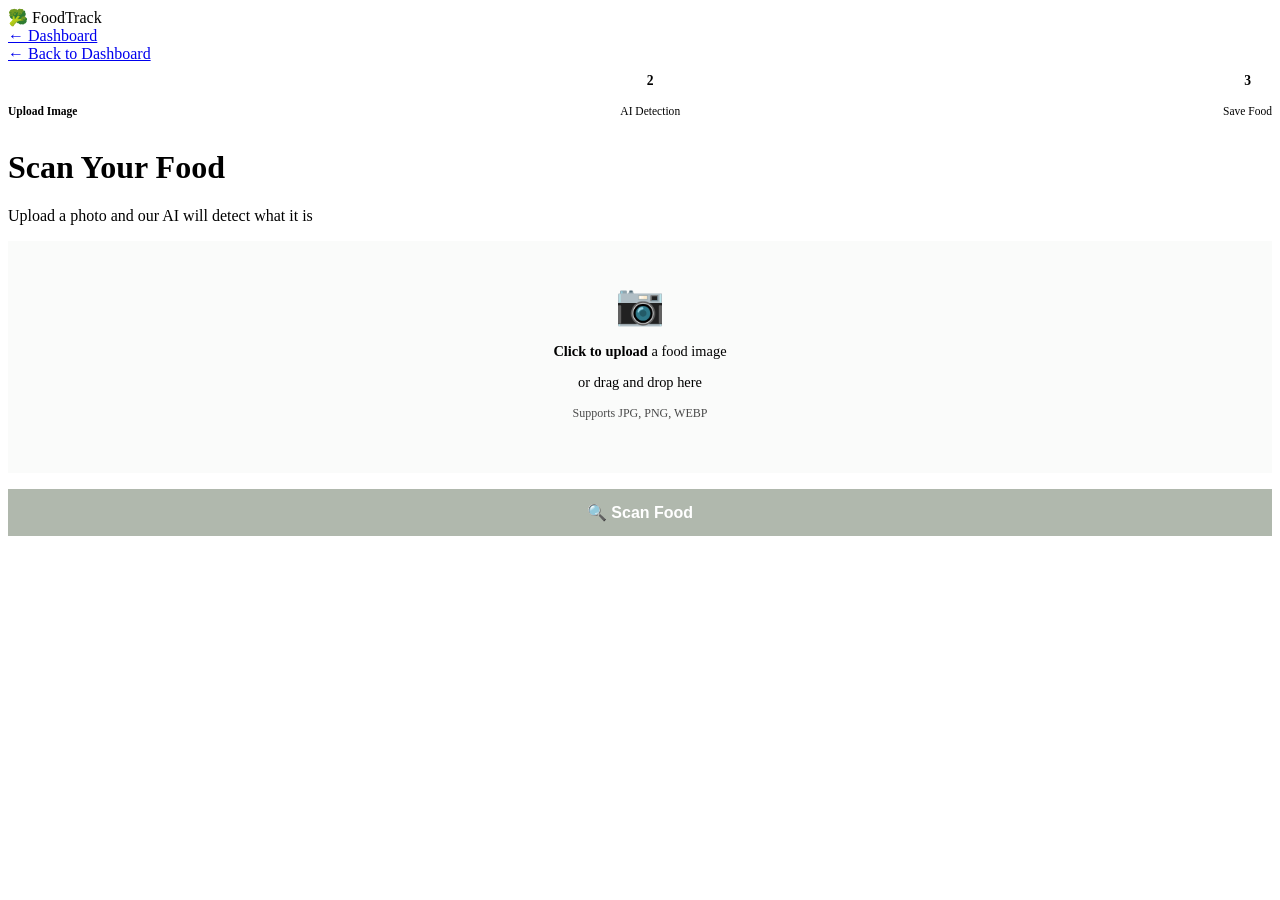
==== add_food.html @ 938e98a1 "Week 2: connected Flask API and Firebase" ====
<!DOCTYPE html>
<html lang="en">
<head>
  <meta charset="UTF-8" />
  <meta name="viewport" content="width=device-width, initial-scale=1.0"/>
  <title>FoodTrack – Add Food</title>
  <link rel="stylesheet" href="style.css" />
  <style>
    .steps-bar { display:flex; align-items:center; justify-content:center; gap:0; margin-bottom:2rem; }
    .step { display:flex; flex-direction:column; align-items:center; gap:6px; }
    .step-circle { width:36px; height:36px; border-radius:50%; border:2px solid var(--border); background:var(--card); color:var(--muted); font-weight:600; font-size:0.85rem; display:flex; align-items:center; justify-content:center; transition:all 0.3s; }
    .step.active .step-circle { background:var(--nav-bg); border-color:var(--nav-bg); color:#fff; }
    .step.done .step-circle   { background:var(--green);  border-color:var(--green);  color:#fff; }
    .step-label { font-size:0.72rem; color:var(--muted); white-space:nowrap; }
    .step.active .step-label { color:var(--nav-bg); font-weight:600; }
    .step.done .step-label   { color:var(--green); }
    .step-line { flex:1; height:2px; background:var(--border); margin:0 8px; margin-bottom:22px; transition:background 0.3s; min-width:40px; }
    .step-line.done { background:var(--green); }
    .upload-zone { border:2px dashed var(--border); border-radius:var(--radius); padding:2.5rem 1rem; text-align:center; cursor:pointer; transition:all 0.2s; background:#fafbfa; position:relative; }
    .upload-zone:hover, .upload-zone.dragover { border-color:var(--green); background:var(--green-light); }
    .upload-zone .icon { font-size:2.5rem; margin-bottom:10px; }
    .upload-zone p { color:var(--muted); font-size:0.9rem; }
    .upload-zone p strong { color:var(--green); }
    .upload-zone .file-types { font-size:0.75rem; color:var(--muted); margin-top:6px; opacity:0.7; }
    #file-input { display:none; }
    #preview-container { display:none; margin-top:14px; position:relative; }
    #preview-img { width:100%; max-height:220px; object-fit:cover; border-radius:8px; border:1px solid var(--border); }
    .preview-change { position:absolute; top:8px; right:8px; background:rgba(0,0,0,0.55); color:#fff; border:none; padding:5px 10px; border-radius:6px; font-size:0.75rem; cursor:pointer; }
    .btn-scan { width:100%; background:var(--nav-bg); color:#fff; border:none; padding:14px; border-radius:var(--radius); font-family:'DM Sans',sans-serif; font-size:1rem; font-weight:600; cursor:pointer; transition:background 0.2s; margin-top:1rem; display:flex; align-items:center; justify-content:center; gap:8px; }
    .btn-scan:hover    { background:#253d2a; }
    .btn-scan:disabled { background:#b0b8ad; cursor:not-allowed; }
    .scan-loader { width:18px; height:18px; border:2px solid rgba(255,255,255,0.3); border-top-color:#fff; border-radius:50%; animation:spin 0.7s linear infinite; display:none; }
    @keyframes spin { to{transform:rotate(360deg)} }
    #result-box { display:none; margin-top:1.2rem; border-radius:var(--radius); overflow:hidden; animation:fadeUp 0.4s ease; }
    @keyframes fadeUp { from{opacity:0;transform:translateY(10px)} to{opacity:1;transform:translateY(0)} }
    .result-header { background:var(--green); color:#fff; padding:10px 16px; font-size:0.82rem; font-weight:600; letter-spacing:0.05em; text-transform:uppercase; display:flex; align-items:center; gap:6px; }
    .result-body { background:var(--green-light); border:1px solid #a8dfc5; border-top:none; padding:1rem 1.2rem; }
    .result-food-name { font-family:'Syne',sans-serif; font-size:1.4rem; font-weight:700; color:#0e7a50; }
    .result-confidence { font-size:0.8rem; color:var(--green); margin-top:2px; }
    #manual-form { display:none; margin-top:1.2rem; animation:fadeUp 0.4s ease; }
    .form-group { margin-bottom:1rem; }
    .form-group label { display:block; font-size:0.82rem; font-weight:600; color:var(--muted); margin-bottom:6px; text-transform:uppercase; letter-spacing:0.04em; }
    .form-group input { width:100%; padding:10px 14px; border:1px solid var(--border); border-radius:8px; font-family:'DM Sans',sans-serif; font-size:0.9rem; color:var(--text); background:var(--card); outline:none; transition:border-color 0.2s; }
    .form-group input:focus { border-color:var(--green); }
    .btn-save { width:100%; background:var(--green); color:#fff; border:none; padding:14px; border-radius:var(--radius); font-family:'DM Sans',sans-serif; font-size:1rem; font-weight:600; cursor:pointer; transition:background 0.2s; margin-top:0.5rem; display:flex; align-items:center; justify-content:center; gap:8px; }
    .btn-save:hover    { background:#0e7a50; }
    .btn-save:disabled { background:#b0b8ad; cursor:not-allowed; }
    #toast { position:fixed; bottom:24px; right:24px; background:var(--nav-bg); color:#fff; padding:12px 20px; border-radius:10px; font-size:0.88rem; opacity:0; transform:translateY(10px); transition:all 0.3s ease; z-index:999; pointer-events:none; }
    #toast.show { opacity:1; transform:translateY(0); }
    .divider { text-align:center; color:var(--muted); font-size:0.8rem; margin:1rem 0; position:relative; }
    .divider::before, .divider::after { content:''; position:absolute; top:50%; width:42%; height:1px; background:var(--border); }
    .divider::before { left:0; }
    .divider::after  { right:0; }
    .save-loader { width:18px; height:18px; border:2px solid rgba(255,255,255,0.3); border-top-color:#fff; border-radius:50%; animation:spin 0.7s linear infinite; display:none; }
  </style>
</head>
<body>

  <nav>
    <div class="logo">🥦 Food<span>Track</span></div>
    <a href="index.html" class="nav-btn">← Dashboard</a>
  </nav>

  <div class="add-food-wrapper">
    <a href="index.html" class="back-link">← Back to Dashboard</a>

    <div class="steps-bar">
      <div class="step active" id="step1">
        <div class="step-circle">1</div>
        <div class="step-label">Upload Image</div>
      </div>
      <div class="step-line" id="line1"></div>
      <div class="step" id="step2">
        <div class="step-circle">2</div>
        <div class="step-label">AI Detection</div>
      </div>
      <div class="step-line" id="line2"></div>
      <div class="step" id="step3">
        <div class="step-circle">3</div>
        <div class="step-label">Save Food</div>
      </div>
    </div>

    <div class="page-header">
      <h1>Scan Your Food</h1>
      <p>Upload a photo and our AI will detect what it is</p>
    </div>

    <div class="form-card">
      <div class="upload-zone" id="upload-zone" onclick="document.getElementById('file-input').click()">
        <div class="icon">📷</div>
        <p><strong>Click to upload</strong> a food image</p>
        <p>or drag and drop here</p>
        <p class="file-types">Supports JPG, PNG, WEBP</p>
        <div id="preview-container">
          <img id="preview-img" src="" alt="Preview" />
          <button class="preview-change" onclick="event.stopPropagation(); document.getElementById('file-input').click()">Change</button>
        </div>
      </div>
      <input type="file" id="file-input" accept="image/*" />

      <button class="btn-scan" id="scan-btn" disabled onclick="scanFood()">
        <span id="scan-label">🔍 Scan Food</span>
        <div class="scan-loader" id="scan-loader"></div>
      </button>

      <div id="result-box">
        <div class="result-header">✅ Food Detected!</div>
        <div class="result-body">
          <div class="result-food-name" id="result-food-name">Apple</div>
          <div class="result-confidence" id="result-confidence">Confidence: 94%</div>
        </div>
      </div>

      <div class="divider" id="manual-divider" style="display:none">or edit manually</div>

      <div id="manual-form">
        <div class="form-group">
          <label>Food Name</label>
          <input type="text" id="input-food-name" placeholder="e.g. Apple" />
        </div>
        <div class="form-group">
          <label>Date Added</label>
          <input type="date" id="input-date-added" />
        </div>
        <div class="form-group">
          <label>Estimated Expiry Date</label>
          <input type="date" id="input-expiry-date" />
        </div>
        <button class="btn-save" id="save-btn" onclick="saveFood()">
          <span id="save-label">💾 Save to Dashboard</span>
          <div class="save-loader" id="save-loader"></div>
        </button>
      </div>
    </div>
  </div>

  <div id="toast"></div>

  <!-- ✅ FIREBASE SDK -->
  <script type="module">
    import { initializeApp }
      from "https://www.gstatic.com/firebasejs/10.11.0/firebase-app.js";
    import { getFirestore, collection, addDoc }
      from "https://www.gstatic.com/firebasejs/10.11.0/firebase-firestore.js";

    // ✅ FIREBASE CONFIG (T3)
    const firebaseConfig = {
      apiKey:            "AIzaSyCH3exGIRj84tezVtgKJ9U93ERa6ubgE-w",
      authDomain:        "intellichill.firebaseapp.com",
      projectId:         "intellichill",
      storageBucket:     "intellichill.firebasestorage.app",
      messagingSenderId: "388845708926",
      appId:             "1:388845708926:web:650f54cee14a5312cf1a2f"
    };

    const app = initializeApp(firebaseConfig);
    const db  = getFirestore(app);

    // ✅ EXACT FIELD NAMES FROM T3
    const COLLECTION = "food_id";

    // =============================================
    // UI ELEMENTS
    // =============================================
    const fileInput      = document.getElementById('file-input');
    const uploadZone     = document.getElementById('upload-zone');
    const previewCont    = document.getElementById('preview-container');
    const previewImg     = document.getElementById('preview-img');
    const scanBtn        = document.getElementById('scan-btn');
    const scanLabel      = document.getElementById('scan-label');
    const scanLoader     = document.getElementById('scan-loader');
    const resultBox      = document.getElementById('result-box');
    const resultFoodName = document.getElementById('result-food-name');
    const resultConf     = document.getElementById('result-confidence');
    const manualForm     = document.getElementById('manual-form');
    const manualDivider  = document.getElementById('manual-divider');
    const saveBtn        = document.getElementById('save-btn');
    const saveLabel      = document.getElementById('save-label');
    const saveLoader     = document.getElementById('save-loader');

    // Set today's date as default
    const today = new Date().toISOString().split('T')[0];
    document.getElementById('input-date-added').value = today;

    // =============================================
    // FILE UPLOAD
    // =============================================
    fileInput.addEventListener('change', function () {
      const file = this.files[0];
      if (!file) return;
      const reader = new FileReader();
      reader.onload = function (e) {
        previewImg.src = e.target.result;
        previewCont.style.display = 'block';
        scanBtn.disabled = false;
        resultBox.style.display = 'none';
        manualForm.style.display = 'none';
        manualDivider.style.display = 'none';
      };
      reader.readAsDataURL(file);
    });

    // Drag and drop
    uploadZone.addEventListener('dragover', e => { e.preventDefault(); uploadZone.classList.add('dragover'); });
    uploadZone.addEventListener('dragleave', () => uploadZone.classList.remove('dragover'));
    uploadZone.addEventListener('drop', e => {
      e.preventDefault();
      uploadZone.classList.remove('dragover');
      const file = e.dataTransfer.files[0];
      if (file && file.type.startsWith('image/')) {
        fileInput.files = e.dataTransfer.files;
        fileInput.dispatchEvent(new Event('change'));
      }
    });

    // =============================================
    // STEP PROGRESS
    // =============================================
    function setStep(n) {
      for (let i = 1; i <= 3; i++) {
        const step = document.getElementById('step' + i);
        step.classList.remove('active', 'done');
        if (i < n)  step.classList.add('done');
        if (i === n) step.classList.add('active');
      }
      for (let i = 1; i <= 2; i++) {
        document.getElementById('line' + i).classList.toggle('done', i < n);
      }
    }

    // =============================================
    // ✅ SCAN FOOD — Connected to T2 Flask API
    // =============================================
    window.scanFood = async function() {
      scanBtn.disabled = true;
      scanLabel.style.display = 'none';
      scanLoader.style.display = 'block';
      resultBox.style.display = 'none';
      manualForm.style.display = 'none';
      manualDivider.style.display = 'none';
      setStep(2);

      try {
        // ✅ Send image to T2's Flask API
        const formData = new FormData();
        formData.append('image', fileInput.files[0]);

        const res = await fetch('http://127.0.0.1:5000/detect', {
          method: 'POST',
          body: formData
        });

        if (!res.ok) throw new Error('Server error: ' + res.status);

        const data = await res.json();

        // ✅ T2 returns { "detected_food": "Apple" }
        const foodName = data.detected_food || 'Unknown';

        if (foodName === 'No object detected') {
          // No food found in image
          showToast('⚠️ No food detected. Try a clearer photo!');
          scanLabel.style.display = 'inline';
          scanLoader.style.display = 'none';
          scanBtn.disabled = false;
          setStep(1);
        } else {
          // Food detected successfully!
          scanLabel.style.display = 'inline';
          scanLoader.style.display = 'none';
          scanBtn.disabled = false;
          showResult(foodName, null);
          setStep(3);
        }

      } catch (err) {
        console.error('Flask API error:', err);
        showToast('⚠️ Could not connect to AI. Is Flask running?');
        scanLabel.style.display = 'inline';
        scanLoader.style.display = 'none';
        scanBtn.disabled = false;
        setStep(1);
      }
    };

    function showResult(foodName, confidence) {
      resultFoodName.textContent = foodName;
      resultConf.textContent = confidence ? 'Confidence: ' + confidence + '%' : '✅ Detected by AI';
      resultBox.style.display = 'block';
      manualDivider.style.display = 'block';
      manualForm.style.display = 'block';
      document.getElementById('input-food-name').value = foodName;
      const expiry = new Date();
      expiry.setDate(expiry.getDate() + 7);
      document.getElementById('input-expiry-date').value = expiry.toISOString().split('T')[0];
    }

    // =============================================
    // ✅ SAVE TO FIREBASE (T3 field names)
    // =============================================
    window.saveFood = async function() {
      const name   = document.getElementById('input-food-name').value.trim();
      const added  = document.getElementById('input-date-added').value;
      const expiry = document.getElementById('input-expiry-date').value;

      if (!name || !added || !expiry) {
        showToast('⚠️ Please fill in all fields!');
        return;
      }

      // Show saving spinner
      saveBtn.disabled = true;
      saveLabel.style.display = 'none';
      saveLoader.style.display = 'block';

      try {
        // ✅ Save to Firebase using T3's exact field names
        await addDoc(collection(db, COLLECTION), {
          food_name:         name,
          date_added:        added,
          estimated_expiry:  expiry,
          expiry_date:       null
        });

        showToast('✅ ' + name + ' saved to dashboard!');
        setTimeout(() => window.location.href = 'index.html', 1500);

      } catch (err) {
        console.error('Firebase save error:', err);
        showToast('⚠️ Could not save. Check Firebase connection.');
        saveBtn.disabled = false;
        saveLabel.style.display = 'inline';
        saveLoader.style.display = 'none';
      }
    };

    function showToast(msg) {
      const toast = document.getElementById('toast');
      toast.textContent = msg;
      toast.classList.add('show');
      setTimeout(() => toast.classList.remove('show'), 2500);
    }
  </script>

</body>
</html>
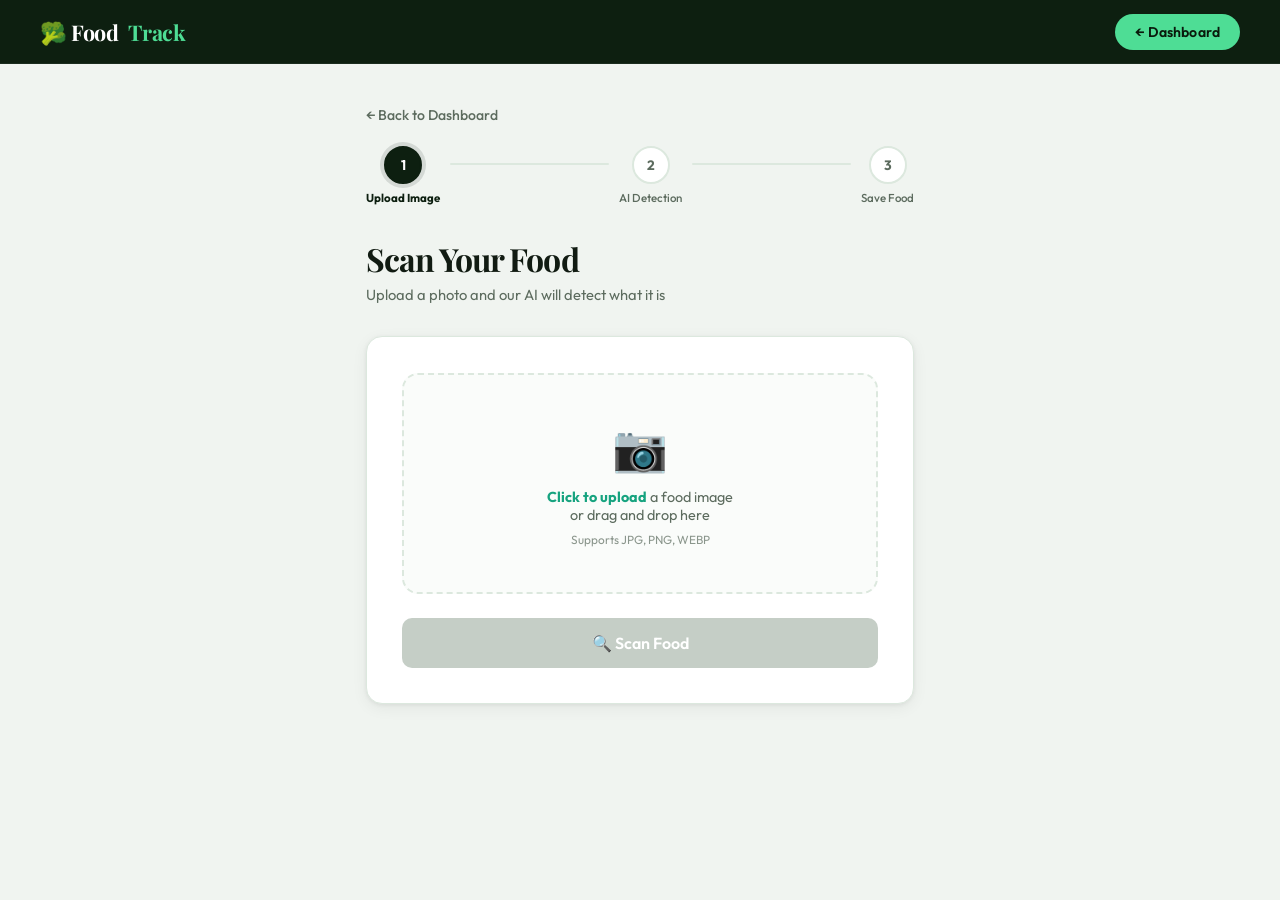
==== commit 8e290f6c: "Week 4 UI upgrade" ====
--- a/add_food.html
+++ b/add_food.html
@@ -8,50 +8,50 @@
   <style>
     .steps-bar { display:flex; align-items:center; justify-content:center; gap:0; margin-bottom:2rem; }
     .step { display:flex; flex-direction:column; align-items:center; gap:6px; }
-    .step-circle { width:36px; height:36px; border-radius:50%; border:2px solid var(--border); background:var(--card); color:var(--muted); font-weight:600; font-size:0.85rem; display:flex; align-items:center; justify-content:center; transition:all 0.3s; }
-    .step.active .step-circle { background:var(--nav-bg); border-color:var(--nav-bg); color:#fff; }
+    .step-circle { width:38px; height:38px; border-radius:50%; border:2px solid var(--border); background:var(--card); color:var(--muted); font-weight:700; font-size:0.85rem; display:flex; align-items:center; justify-content:center; transition:all 0.3s; }
+    .step.active .step-circle { background:var(--nav-bg); border-color:var(--nav-bg); color:#fff; box-shadow:0 0 0 4px rgba(13,31,16,0.12); }
     .step.done .step-circle   { background:var(--green);  border-color:var(--green);  color:#fff; }
-    .step-label { font-size:0.72rem; color:var(--muted); white-space:nowrap; }
-    .step.active .step-label { color:var(--nav-bg); font-weight:600; }
+    .step-label { font-size:0.72rem; color:var(--muted); white-space:nowrap; font-weight:500; }
+    .step.active .step-label { color:var(--nav-bg); font-weight:700; }
     .step.done .step-label   { color:var(--green); }
-    .step-line { flex:1; height:2px; background:var(--border); margin:0 8px; margin-bottom:22px; transition:background 0.3s; min-width:40px; }
+    .step-line { flex:1; height:2px; background:var(--border); margin:0 10px; margin-bottom:24px; transition:background 0.3s; min-width:40px; border-radius:2px; }
     .step-line.done { background:var(--green); }
-    .upload-zone { border:2px dashed var(--border); border-radius:var(--radius); padding:2.5rem 1rem; text-align:center; cursor:pointer; transition:all 0.2s; background:#fafbfa; position:relative; }
+    .upload-zone { border:2px dashed var(--border); border-radius:var(--radius); padding:2.8rem 1rem; text-align:center; cursor:pointer; transition:all 0.2s; background:#fafcfa; position:relative; }
     .upload-zone:hover, .upload-zone.dragover { border-color:var(--green); background:var(--green-light); }
-    .upload-zone .icon { font-size:2.5rem; margin-bottom:10px; }
+    .upload-zone .icon { font-size:2.8rem; margin-bottom:12px; }
     .upload-zone p { color:var(--muted); font-size:0.9rem; }
     .upload-zone p strong { color:var(--green); }
-    .upload-zone .file-types { font-size:0.75rem; color:var(--muted); margin-top:6px; opacity:0.7; }
+    .upload-zone .file-types { font-size:0.74rem; color:var(--muted); margin-top:8px; opacity:0.7; }
     #file-input { display:none; }
     #preview-container { display:none; margin-top:14px; position:relative; }
-    #preview-img { width:100%; max-height:220px; object-fit:cover; border-radius:8px; border:1px solid var(--border); }
-    .preview-change { position:absolute; top:8px; right:8px; background:rgba(0,0,0,0.55); color:#fff; border:none; padding:5px 10px; border-radius:6px; font-size:0.75rem; cursor:pointer; }
-    .btn-scan { width:100%; background:var(--nav-bg); color:#fff; border:none; padding:14px; border-radius:var(--radius); font-family:'DM Sans',sans-serif; font-size:1rem; font-weight:600; cursor:pointer; transition:background 0.2s; margin-top:1rem; display:flex; align-items:center; justify-content:center; gap:8px; }
-    .btn-scan:hover    { background:#253d2a; }
-    .btn-scan:disabled { background:#b0b8ad; cursor:not-allowed; }
+    #preview-img { width:100%; max-height:220px; object-fit:cover; border-radius:10px; border:1px solid var(--border); }
+    .preview-change { position:absolute; top:10px; right:10px; background:rgba(0,0,0,0.6); color:#fff; border:none; padding:5px 12px; border-radius:999px; font-size:0.75rem; cursor:pointer; font-family:'Outfit',sans-serif; font-weight:500; }
+    .btn-scan { width:100%; background:var(--nav-bg); color:#fff; border:none; padding:15px; border-radius:var(--radius-sm); font-family:'Outfit',sans-serif; font-size:1rem; font-weight:600; cursor:pointer; transition:all 0.2s; margin-top:1rem; display:flex; align-items:center; justify-content:center; gap:8px; }
+    .btn-scan:hover { background:#1a3a1f; transform:translateY(-1px); box-shadow:0 4px 14px rgba(0,0,0,0.15); }
+    .btn-scan:disabled { background:#c5cec6; cursor:not-allowed; transform:none; box-shadow:none; }
     .scan-loader { width:18px; height:18px; border:2px solid rgba(255,255,255,0.3); border-top-color:#fff; border-radius:50%; animation:spin 0.7s linear infinite; display:none; }
     @keyframes spin { to{transform:rotate(360deg)} }
-    #result-box { display:none; margin-top:1.2rem; border-radius:var(--radius); overflow:hidden; animation:fadeUp 0.4s ease; }
+    #result-box { display:none; margin-top:1.2rem; border-radius:var(--radius-sm); overflow:hidden; animation:fadeUp 0.4s ease; }
     @keyframes fadeUp { from{opacity:0;transform:translateY(10px)} to{opacity:1;transform:translateY(0)} }
-    .result-header { background:var(--green); color:#fff; padding:10px 16px; font-size:0.82rem; font-weight:600; letter-spacing:0.05em; text-transform:uppercase; display:flex; align-items:center; gap:6px; }
-    .result-body { background:var(--green-light); border:1px solid #a8dfc5; border-top:none; padding:1rem 1.2rem; }
-    .result-food-name { font-family:'Syne',sans-serif; font-size:1.4rem; font-weight:700; color:#0e7a50; }
-    .result-confidence { font-size:0.8rem; color:var(--green); margin-top:2px; }
+    .result-header { background:var(--green); color:#fff; padding:10px 18px; font-size:0.8rem; font-weight:700; letter-spacing:0.06em; text-transform:uppercase; display:flex; align-items:center; gap:6px; }
+    .result-body { background:var(--green-light); border:1px solid var(--green-mid); border-top:none; padding:1rem 1.4rem; }
+    .result-food-name { font-family:'Playfair Display',serif; font-size:1.5rem; font-weight:700; color:#0d7a58; }
+    .result-confidence { font-size:0.8rem; color:var(--green); margin-top:3px; font-weight:500; }
     #manual-form { display:none; margin-top:1.2rem; animation:fadeUp 0.4s ease; }
     .form-group { margin-bottom:1rem; }
-    .form-group label { display:block; font-size:0.82rem; font-weight:600; color:var(--muted); margin-bottom:6px; text-transform:uppercase; letter-spacing:0.04em; }
-    .form-group input { width:100%; padding:10px 14px; border:1px solid var(--border); border-radius:8px; font-family:'DM Sans',sans-serif; font-size:0.9rem; color:var(--text); background:var(--card); outline:none; transition:border-color 0.2s; }
-    .form-group input:focus { border-color:var(--green); }
-    .btn-save { width:100%; background:var(--green); color:#fff; border:none; padding:14px; border-radius:var(--radius); font-family:'DM Sans',sans-serif; font-size:1rem; font-weight:600; cursor:pointer; transition:background 0.2s; margin-top:0.5rem; display:flex; align-items:center; justify-content:center; gap:8px; }
-    .btn-save:hover    { background:#0e7a50; }
-    .btn-save:disabled { background:#b0b8ad; cursor:not-allowed; }
-    #toast { position:fixed; bottom:24px; right:24px; background:var(--nav-bg); color:#fff; padding:12px 20px; border-radius:10px; font-size:0.88rem; opacity:0; transform:translateY(10px); transition:all 0.3s ease; z-index:999; pointer-events:none; }
+    .form-group label { display:block; font-size:0.78rem; font-weight:700; color:var(--muted); margin-bottom:7px; text-transform:uppercase; letter-spacing:0.06em; }
+    .form-group input { width:100%; padding:11px 16px; border:1px solid var(--border); border-radius:var(--radius-sm); font-family:'Outfit',sans-serif; font-size:0.9rem; color:var(--text); background:var(--card); outline:none; transition:all 0.2s; }
+    .form-group input:focus { border-color:var(--green); box-shadow:0 0 0 3px rgba(22,163,127,0.12); }
+    .btn-save { width:100%; background:var(--green); color:#fff; border:none; padding:15px; border-radius:var(--radius-sm); font-family:'Outfit',sans-serif; font-size:1rem; font-weight:600; cursor:pointer; transition:all 0.2s; margin-top:0.5rem; display:flex; align-items:center; justify-content:center; gap:8px; }
+    .btn-save:hover { background:#0d8a6a; transform:translateY(-1px); box-shadow:0 4px 14px rgba(22,163,127,0.3); }
+    .btn-save:disabled { background:#c5cec6; cursor:not-allowed; transform:none; box-shadow:none; }
+    .save-loader { width:18px; height:18px; border:2px solid rgba(255,255,255,0.3); border-top-color:#fff; border-radius:50%; animation:spin 0.7s linear infinite; display:none; }
+    #toast { position:fixed; bottom:28px; right:28px; background:var(--nav-bg); color:#fff; padding:13px 22px; border-radius:999px; font-size:0.88rem; font-weight:500; opacity:0; transform:translateY(12px); transition:all 0.3s ease; z-index:999; pointer-events:none; box-shadow:0 8px 24px rgba(0,0,0,0.15); }
     #toast.show { opacity:1; transform:translateY(0); }
-    .divider { text-align:center; color:var(--muted); font-size:0.8rem; margin:1rem 0; position:relative; }
+    .divider { text-align:center; color:var(--muted); font-size:0.8rem; margin:1.2rem 0; position:relative; font-weight:500; }
     .divider::before, .divider::after { content:''; position:absolute; top:50%; width:42%; height:1px; background:var(--border); }
     .divider::before { left:0; }
     .divider::after  { right:0; }
-    .save-loader { width:18px; height:18px; border:2px solid rgba(255,255,255,0.3); border-top-color:#fff; border-radius:50%; animation:spin 0.7s linear infinite; display:none; }
   </style>
 </head>
 <body>
@@ -108,7 +108,7 @@
         <div class="result-header">✅ Food Detected!</div>
         <div class="result-body">
           <div class="result-food-name" id="result-food-name">Apple</div>
-          <div class="result-confidence" id="result-confidence">Confidence: 94%</div>
+          <div class="result-confidence" id="result-confidence">Detected by AI</div>
         </div>
       </div>
 
@@ -137,14 +137,12 @@
 
   <div id="toast"></div>
 
-  <!-- ✅ FIREBASE SDK -->
   <script type="module">
     import { initializeApp }
       from "https://www.gstatic.com/firebasejs/10.11.0/firebase-app.js";
     import { getFirestore, collection, addDoc }
       from "https://www.gstatic.com/firebasejs/10.11.0/firebase-firestore.js";
 
-    // ✅ FIREBASE CONFIG (T3)
     const firebaseConfig = {
       apiKey:            "AIzaSyCH3exGIRj84tezVtgKJ9U93ERa6ubgE-w",
       authDomain:        "intellichill.firebaseapp.com",
@@ -156,13 +154,31 @@
 
     const app = initializeApp(firebaseConfig);
     const db  = getFirestore(app);
-
-    // ✅ EXACT FIELD NAMES FROM T3
     const COLLECTION = "food_id";
 
-    // =============================================
-    // UI ELEMENTS
-    // =============================================
+    // ✅ SMART EXPIRY — science-based shelf life by food type
+    const EXPIRY_DAYS = {
+      apple:8, banana:5, orange:10, grape:7, strawberry:3, watermelon:5,
+      mango:5, lemon:14, milk:7, egg:21, bread:5, carrot:14, broccoli:5,
+      tomato:7, chicken:2, fish:2, rice:180, cheese:14, butter:30,
+      lettuce:7, spinach:5, potato:21, onion:30, garlic:60, cucumber:7,
+      avocado:4, pear:5, peach:4, plum:4, blueberry:7, raspberry:3,
+    };
+
+    function getSmartExpiry(foodName) {
+      const name = foodName.toLowerCase();
+      for (const [key, days] of Object.entries(EXPIRY_DAYS)) {
+        if (name.includes(key)) {
+          const d = new Date();
+          d.setDate(d.getDate() + days);
+          return { date: d.toISOString().split('T')[0], days };
+        }
+      }
+      const d = new Date();
+      d.setDate(d.getDate() + 7);
+      return { date: d.toISOString().split('T')[0], days: 7 };
+    }
+
     const fileInput      = document.getElementById('file-input');
     const uploadZone     = document.getElementById('upload-zone');
     const previewCont    = document.getElementById('preview-container');
@@ -179,18 +195,13 @@
     const saveLabel      = document.getElementById('save-label');
     const saveLoader     = document.getElementById('save-loader');
 
-    // Set today's date as default
-    const today = new Date().toISOString().split('T')[0];
-    document.getElementById('input-date-added').value = today;
-
-    // =============================================
-    // FILE UPLOAD
-    // =============================================
+    document.getElementById('input-date-added').value = new Date().toISOString().split('T')[0];
+
     fileInput.addEventListener('change', function () {
       const file = this.files[0];
       if (!file) return;
       const reader = new FileReader();
-      reader.onload = function (e) {
+      reader.onload = e => {
         previewImg.src = e.target.result;
         previewCont.style.display = 'block';
         scanBtn.disabled = false;
@@ -201,7 +212,6 @@
       reader.readAsDataURL(file);
     });
 
-    // Drag and drop
     uploadZone.addEventListener('dragover', e => { e.preventDefault(); uploadZone.classList.add('dragover'); });
     uploadZone.addEventListener('dragleave', () => uploadZone.classList.remove('dragover'));
     uploadZone.addEventListener('drop', e => {
@@ -214,24 +224,17 @@
       }
     });
 
-    // =============================================
-    // STEP PROGRESS
-    // =============================================
     function setStep(n) {
       for (let i = 1; i <= 3; i++) {
-        const step = document.getElementById('step' + i);
-        step.classList.remove('active', 'done');
-        if (i < n)  step.classList.add('done');
-        if (i === n) step.classList.add('active');
-      }
-      for (let i = 1; i <= 2; i++) {
+        const s = document.getElementById('step' + i);
+        s.classList.remove('active','done');
+        if (i < n) s.classList.add('done');
+        if (i === n) s.classList.add('active');
+      }
+      for (let i = 1; i <= 2; i++)
         document.getElementById('line' + i).classList.toggle('done', i < n);
-      }
     }
 
-    // =============================================
-    // ✅ SCAN FOOD — Connected to T2 Flask API
-    // =============================================
     window.scanFood = async function() {
       scanBtn.disabled = true;
       scanLabel.style.display = 'none';
@@ -242,38 +245,30 @@
       setStep(2);
 
       try {
-        // ✅ Send image to T2's Flask API
         const formData = new FormData();
-        formData.append('image', fileInput.files[0]);
-
-        const res = await fetch('http://127.0.0.1:5000/detect', {
+        formData.append('file', fileInput.files[0]);
+
+        const res = await fetch('https://unsounded-kristi-gapingly.ngrok-free.dev/detect', {
           method: 'POST',
+          headers: { 'ngrok-skip-browser-warning': 'true' },
           body: formData
         });
 
         if (!res.ok) throw new Error('Server error: ' + res.status);
-
         const data = await res.json();
-
-        // ✅ T2 returns { "detected_food": "Apple" }
-        const foodName = data.detected_food || 'Unknown';
-
-        if (foodName === 'No object detected') {
-          // No food found in image
+        const foodName = data.detected_food || '';
+
+        scanLabel.style.display = 'inline';
+        scanLoader.style.display = 'none';
+        scanBtn.disabled = false;
+
+        if (!foodName || foodName === 'No object detected') {
           showToast('⚠️ No food detected. Try a clearer photo!');
-          scanLabel.style.display = 'inline';
-          scanLoader.style.display = 'none';
-          scanBtn.disabled = false;
           setStep(1);
         } else {
-          // Food detected successfully!
-          scanLabel.style.display = 'inline';
-          scanLoader.style.display = 'none';
-          scanBtn.disabled = false;
-          showResult(foodName, null);
+          showResult(foodName);
           setStep(3);
         }
-
       } catch (err) {
         console.error('Flask API error:', err);
         showToast('⚠️ Could not connect to AI. Is Flask running?');
@@ -284,48 +279,37 @@
       }
     };
 
-    function showResult(foodName, confidence) {
+    function showResult(foodName) {
+      const smart = getSmartExpiry(foodName);
       resultFoodName.textContent = foodName;
-      resultConf.textContent = confidence ? 'Confidence: ' + confidence + '%' : '✅ Detected by AI';
+      resultConf.textContent = '✅ Detected by AI · Suggested expiry: ' + smart.days + ' days';
       resultBox.style.display = 'block';
       manualDivider.style.display = 'block';
       manualForm.style.display = 'block';
       document.getElementById('input-food-name').value = foodName;
-      const expiry = new Date();
-      expiry.setDate(expiry.getDate() + 7);
-      document.getElementById('input-expiry-date').value = expiry.toISOString().split('T')[0];
+      document.getElementById('input-expiry-date').value = smart.date;
     }
 
-    // =============================================
-    // ✅ SAVE TO FIREBASE (T3 field names)
-    // =============================================
     window.saveFood = async function() {
       const name   = document.getElementById('input-food-name').value.trim();
       const added  = document.getElementById('input-date-added').value;
       const expiry = document.getElementById('input-expiry-date').value;
 
-      if (!name || !added || !expiry) {
-        showToast('⚠️ Please fill in all fields!');
-        return;
-      }
-
-      // Show saving spinner
+      if (!name || !added || !expiry) { showToast('⚠️ Please fill in all fields!'); return; }
+
       saveBtn.disabled = true;
       saveLabel.style.display = 'none';
       saveLoader.style.display = 'block';
 
       try {
-        // ✅ Save to Firebase using T3's exact field names
         await addDoc(collection(db, COLLECTION), {
-          food_name:         name,
-          date_added:        added,
-          estimated_expiry:  expiry,
-          expiry_date:       null
+          food_name:        name,
+          date_added:       added,
+          estimated_expiry: expiry,
+          expiry_date:      null
         });
-
         showToast('✅ ' + name + ' saved to dashboard!');
         setTimeout(() => window.location.href = 'index.html', 1500);
-
       } catch (err) {
         console.error('Firebase save error:', err);
         showToast('⚠️ Could not save. Check Firebase connection.');
@@ -336,12 +320,11 @@
     };
 
     function showToast(msg) {
-      const toast = document.getElementById('toast');
-      toast.textContent = msg;
-      toast.classList.add('show');
-      setTimeout(() => toast.classList.remove('show'), 2500);
+      const t = document.getElementById('toast');
+      t.textContent = msg;
+      t.classList.add('show');
+      setTimeout(() => t.classList.remove('show'), 2500);
     }
   </script>
-
 </body>
 </html>
--- a/style.css
+++ b/style.css
@@ -0,0 +1,373 @@
+@import url('https://fonts.googleapis.com/css2?family=Outfit:wght@400;500;600;700;800&family=Playfair+Display:wght@700&display=swap');
+
+:root {
+  --green: #16a37f;
+  --green-light: #e8f8f3;
+  --green-mid: #b2e8d8;
+  --yellow: #d97706;
+  --yellow-light: #fef3c7;
+  --red: #dc2626;
+  --red-light: #fee2e2;
+  --bg: #f0f4f0;
+  --card: #ffffff;
+  --text: #111b12;
+  --muted: #5c6b5e;
+  --border: #dce8de;
+  --nav-bg: #0d1f10;
+  --nav-text: #c8e6cc;
+  --radius: 16px;
+  --radius-sm: 10px;
+  --shadow: 0 1px 4px rgba(0,0,0,0.06), 0 4px 16px rgba(0,0,0,0.06);
+  --shadow-lg: 0 8px 32px rgba(0,0,0,0.10);
+}
+
+* { margin: 0; padding: 0; box-sizing: border-box; }
+
+body {
+  font-family: 'Outfit', sans-serif;
+  background: var(--bg);
+  color: var(--text);
+  min-height: 100vh;
+}
+
+/* ── NAVBAR ── */
+nav {
+  background: var(--nav-bg);
+  padding: 0 2.5rem;
+  display: flex;
+  align-items: center;
+  justify-content: space-between;
+  height: 64px;
+  position: sticky;
+  top: 0;
+  z-index: 100;
+  border-bottom: 1px solid rgba(255,255,255,0.06);
+}
+
+nav .logo {
+  font-family: 'Playfair Display', serif;
+  font-size: 1.35rem;
+  font-weight: 700;
+  color: #ffffff;
+  display: flex;
+  align-items: center;
+  gap: 10px;
+  letter-spacing: -0.02em;
+}
+
+nav .logo span { color: #4edd95; }
+
+nav .nav-btn {
+  background: #4edd95;
+  color: #0a1a0c;
+  border: none;
+  padding: 9px 20px;
+  border-radius: 999px;
+  font-family: 'Outfit', sans-serif;
+  font-weight: 600;
+  font-size: 0.88rem;
+  cursor: pointer;
+  text-decoration: none;
+  transition: all 0.2s;
+  letter-spacing: 0.01em;
+}
+
+nav .nav-btn:hover {
+  background: #3dd485;
+  transform: translateY(-1px);
+  box-shadow: 0 4px 12px rgba(78,221,149,0.3);
+}
+
+/* ── PAGE ── */
+.page { padding: 2.5rem 2rem; max-width: 1120px; margin: 0 auto; }
+
+/* ── PAGE HEADER ── */
+.page-header { margin-bottom: 2rem; }
+.page-header h1 {
+  font-family: 'Playfair Display', serif;
+  font-size: 2rem;
+  font-weight: 700;
+  color: var(--text);
+  letter-spacing: -0.03em;
+}
+.page-header p { color: var(--muted); font-size: 0.92rem; margin-top: 5px; }
+
+/* ── SUMMARY CARDS ── */
+.summary-cards {
+  display: grid;
+  grid-template-columns: repeat(3, 1fr);
+  gap: 1rem;
+  margin-bottom: 1.5rem;
+}
+
+.sum-card {
+  background: var(--card);
+  border-radius: var(--radius);
+  padding: 1.4rem 1.6rem;
+  border: 1px solid var(--border);
+  box-shadow: var(--shadow);
+  position: relative;
+  overflow: hidden;
+  transition: transform 0.2s, box-shadow 0.2s;
+}
+
+.sum-card:hover {
+  transform: translateY(-2px);
+  box-shadow: var(--shadow-lg);
+}
+
+.sum-card::after {
+  content: '';
+  position: absolute;
+  top: 0; right: 0;
+  width: 80px; height: 80px;
+  border-radius: 50%;
+  opacity: 0.08;
+  transform: translate(20px, -20px);
+}
+
+.sum-card.green::after { background: var(--green); }
+.sum-card.yellow::after { background: var(--yellow); }
+.sum-card.red::after { background: var(--red); }
+
+.sum-card .label {
+  font-size: 0.75rem;
+  color: var(--muted);
+  text-transform: uppercase;
+  letter-spacing: 0.08em;
+  font-weight: 600;
+}
+
+.sum-card .value {
+  font-family: 'Playfair Display', serif;
+  font-size: 2.4rem;
+  font-weight: 700;
+  margin-top: 6px;
+  line-height: 1;
+}
+
+.sum-card .card-icon {
+  position: absolute;
+  top: 1.2rem; right: 1.4rem;
+  font-size: 1.5rem;
+  opacity: 0.5;
+}
+
+.sum-card.green .value { color: var(--green); }
+.sum-card.yellow .value { color: var(--yellow); }
+.sum-card.red .value { color: var(--red); }
+
+/* ── PROGRESS SECTION ── */
+.progress-section {
+  background: var(--card);
+  border-radius: var(--radius);
+  border: 1px solid var(--border);
+  padding: 1.3rem 1.6rem;
+  margin-bottom: 1.5rem;
+  box-shadow: var(--shadow);
+}
+
+.progress-label {
+  display: flex;
+  justify-content: space-between;
+  font-size: 0.83rem;
+  color: var(--muted);
+  margin-bottom: 10px;
+  font-weight: 500;
+}
+
+.progress-bar-bg {
+  height: 10px;
+  background: var(--bg);
+  border-radius: 99px;
+  overflow: hidden;
+  display: flex;
+  gap: 3px;
+}
+
+.progress-fill {
+  height: 100%;
+  border-radius: 99px;
+  transition: width 0.8s cubic-bezier(0.4, 0, 0.2, 1);
+}
+
+.progress-fill.green  { background: var(--green); }
+.progress-fill.yellow { background: var(--yellow); }
+.progress-fill.red    { background: var(--red); }
+
+/* ── TABLE CARD ── */
+.table-card {
+  background: var(--card);
+  border-radius: var(--radius);
+  border: 1px solid var(--border);
+  box-shadow: var(--shadow);
+  overflow: hidden;
+}
+
+.table-card table {
+  width: 100%;
+  border-collapse: collapse;
+}
+
+.table-card thead {
+  background: #f5f9f5;
+  border-bottom: 1px solid var(--border);
+}
+
+.table-card th {
+  padding: 13px 18px;
+  text-align: left;
+  font-size: 0.72rem;
+  font-weight: 700;
+  color: var(--muted);
+  text-transform: uppercase;
+  letter-spacing: 0.08em;
+}
+
+.table-card td {
+  padding: 15px 18px;
+  font-size: 0.9rem;
+  border-bottom: 1px solid var(--border);
+  color: var(--text);
+}
+
+.table-card tr:last-child td { border-bottom: none; }
+.table-card tbody tr { transition: background 0.15s; }
+.table-card tbody tr:hover { background: #f8fbf8; }
+
+/* ── STATUS BADGES ── */
+.badge {
+  display: inline-flex;
+  align-items: center;
+  gap: 5px;
+  padding: 5px 12px;
+  border-radius: 999px;
+  font-size: 0.76rem;
+  font-weight: 600;
+  letter-spacing: 0.02em;
+}
+
+.badge.fresh   { background: var(--green-light); color: #0d7a58; border: 1px solid var(--green-mid); }
+.badge.soon    { background: var(--yellow-light); color: #92400e; border: 1px solid #fcd34d; }
+.badge.expired { background: var(--red-light);   color: #991b1b; border: 1px solid #fca5a5; }
+
+.badge::before { content: ''; width: 6px; height: 6px; border-radius: 50%; flex-shrink: 0; }
+.badge.fresh::before   { background: var(--green); }
+.badge.soon::before    { background: var(--yellow); }
+.badge.expired::before { background: var(--red); }
+
+/* ── EMPTY STATE ── */
+.empty-state {
+  text-align: center;
+  padding: 4rem 1rem;
+  color: var(--muted);
+}
+.empty-state p { font-size: 0.92rem; margin-top: 10px; }
+
+/* ── ADD FOOD PAGE ── */
+.add-food-wrapper {
+  max-width: 580px;
+  margin: 2.5rem auto;
+  padding: 0 1rem;
+}
+
+.form-card {
+  background: var(--card);
+  border-radius: var(--radius);
+  border: 1px solid var(--border);
+  box-shadow: var(--shadow);
+  padding: 2.2rem;
+}
+
+.upload-zone {
+  border: 2px dashed var(--border);
+  border-radius: var(--radius);
+  padding: 2.8rem 1rem;
+  text-align: center;
+  cursor: pointer;
+  transition: all 0.2s;
+  margin-bottom: 1.5rem;
+  background: #fafcfa;
+}
+
+.upload-zone:hover {
+  border-color: var(--green);
+  background: var(--green-light);
+}
+
+.upload-zone .icon { font-size: 2.4rem; margin-bottom: 12px; }
+.upload-zone p { color: var(--muted); font-size: 0.9rem; }
+.upload-zone p strong { color: var(--green); }
+
+#file-input { display: none; }
+
+#preview-img {
+  max-width: 100%;
+  max-height: 200px;
+  border-radius: 10px;
+  margin-top: 12px;
+  display: none;
+}
+
+/* ── RESULT BOX ── */
+#result-box {
+  background: var(--green-light);
+  border: 1px solid var(--green-mid);
+  border-radius: var(--radius);
+  padding: 1rem 1.4rem;
+  margin-top: 1rem;
+  display: none;
+}
+
+#result-box .result-label {
+  font-size: 0.75rem;
+  color: var(--green);
+  font-weight: 700;
+  text-transform: uppercase;
+  letter-spacing: 0.07em;
+}
+
+#result-box .result-value {
+  font-family: 'Playfair Display', serif;
+  font-size: 1.4rem;
+  font-weight: 700;
+  color: #0d7a58;
+  margin-top: 3px;
+}
+
+/* ── SCAN BUTTON ── */
+.btn-scan {
+  width: 100%;
+  background: var(--nav-bg);
+  color: #fff;
+  border: none;
+  padding: 15px;
+  border-radius: var(--radius-sm);
+  font-family: 'Outfit', sans-serif;
+  font-size: 1rem;
+  font-weight: 600;
+  cursor: pointer;
+  transition: all 0.2s;
+  margin-top: 1rem;
+}
+
+.btn-scan:hover {
+  background: #1a3a1f;
+  transform: translateY(-1px);
+  box-shadow: 0 4px 12px rgba(0,0,0,0.15);
+}
+.btn-scan:disabled { background: #c5cec6; cursor: not-allowed; transform: none; box-shadow: none; }
+
+/* ── BACK LINK ── */
+.back-link {
+  display: inline-flex;
+  align-items: center;
+  gap: 6px;
+  color: var(--muted);
+  text-decoration: none;
+  font-size: 0.88rem;
+  margin-bottom: 1.4rem;
+  transition: color 0.2s;
+  font-weight: 500;
+}
+.back-link:hover { color: var(--green); }
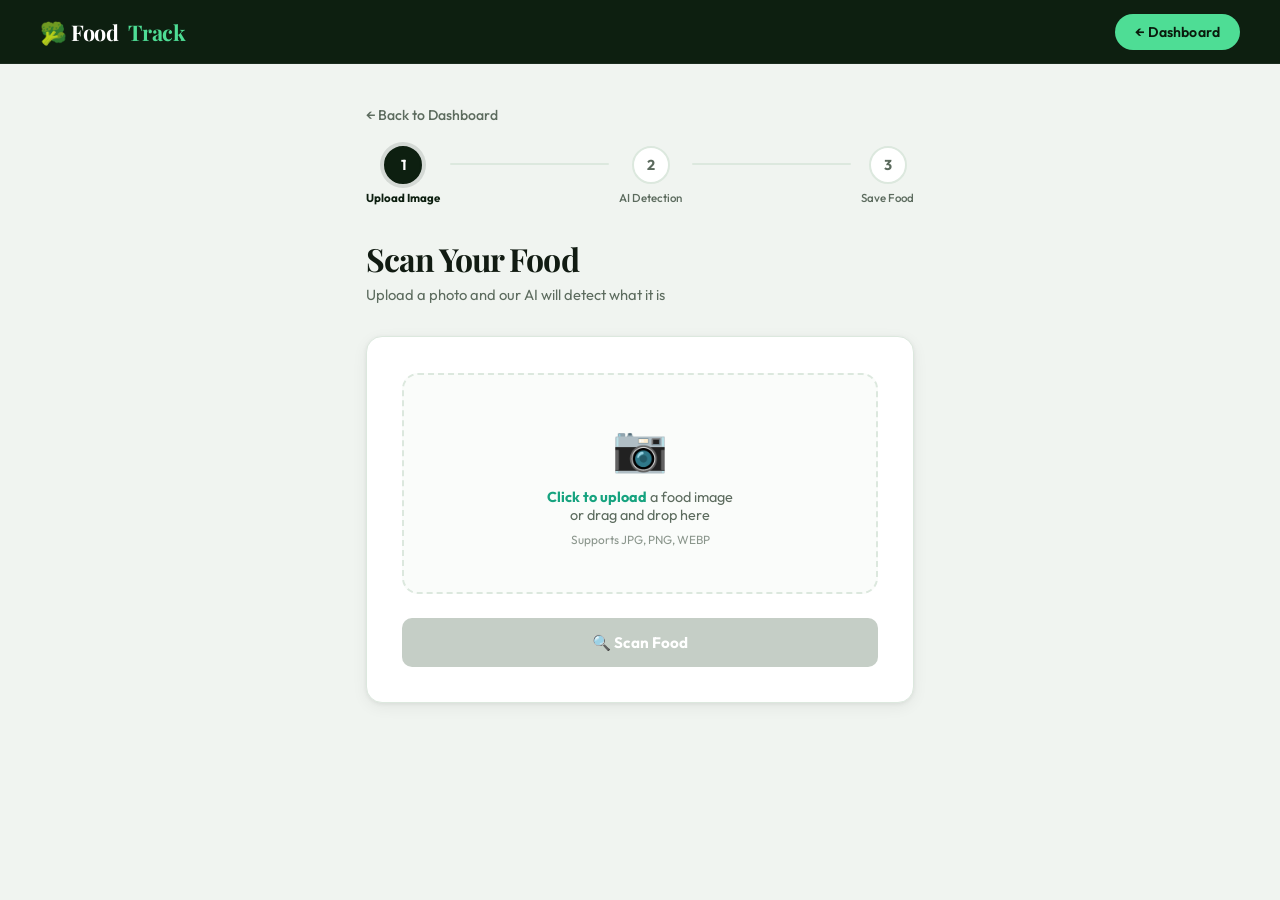
==== commit 76769268: "Week 4 final update - scan feature working" ====
--- a/add_food.html
+++ b/add_food.html
@@ -8,7 +8,7 @@
   <style>
     .steps-bar { display:flex; align-items:center; justify-content:center; gap:0; margin-bottom:2rem; }
     .step { display:flex; flex-direction:column; align-items:center; gap:6px; }
-    .step-circle { width:38px; height:38px; border-radius:50%; border:2px solid var(--border); background:var(--card); color:var(--muted); font-weight:700; font-size:0.85rem; display:flex; align-items:center; justify-content:center; transition:all 0.3s; }
+    .step-circle { width:38px; height:38px; border-radius:50%; border:2px solid var(--border); background:var(--card); color:var(--muted); font-weight:700; display:flex; align-items:center; justify-content:center; font-size:0.9rem; transition:all 0.3s; }
     .step.active .step-circle { background:var(--nav-bg); border-color:var(--nav-bg); color:#fff; box-shadow:0 0 0 4px rgba(13,31,16,0.12); }
     .step.done .step-circle   { background:var(--green);  border-color:var(--green);  color:#fff; }
     .step-label { font-size:0.72rem; color:var(--muted); white-space:nowrap; font-weight:500; }
@@ -16,7 +16,7 @@
     .step.done .step-label   { color:var(--green); }
     .step-line { flex:1; height:2px; background:var(--border); margin:0 10px; margin-bottom:24px; transition:background 0.3s; min-width:40px; border-radius:2px; }
     .step-line.done { background:var(--green); }
-    .upload-zone { border:2px dashed var(--border); border-radius:var(--radius); padding:2.8rem 1rem; text-align:center; cursor:pointer; transition:all 0.2s; background:#fafcfa; position:relative; }
+    .upload-zone { border:2px dashed var(--border); border-radius:var(--radius); padding:2.8rem 1rem; text-align:center; cursor:pointer; transition:all 0.2s; }
     .upload-zone:hover, .upload-zone.dragover { border-color:var(--green); background:var(--green-light); }
     .upload-zone .icon { font-size:2.8rem; margin-bottom:12px; }
     .upload-zone p { color:var(--muted); font-size:0.9rem; }
@@ -25,33 +25,38 @@
     #file-input { display:none; }
     #preview-container { display:none; margin-top:14px; position:relative; }
     #preview-img { width:100%; max-height:220px; object-fit:cover; border-radius:10px; border:1px solid var(--border); }
-    .preview-change { position:absolute; top:10px; right:10px; background:rgba(0,0,0,0.6); color:#fff; border:none; padding:5px 12px; border-radius:999px; font-size:0.75rem; cursor:pointer; font-family:'Outfit',sans-serif; font-weight:500; }
-    .btn-scan { width:100%; background:var(--nav-bg); color:#fff; border:none; padding:15px; border-radius:var(--radius-sm); font-family:'Outfit',sans-serif; font-size:1rem; font-weight:600; cursor:pointer; transition:all 0.2s; margin-top:1rem; display:flex; align-items:center; justify-content:center; gap:8px; }
+    .preview-change { position:absolute; top:10px; right:10px; background:rgba(0,0,0,0.6); color:#fff; border:none; padding:5px 12px; border-radius:999px; font-size:0.78rem; cursor:pointer; }
+    .btn-scan { width:100%; background:var(--nav-bg); color:#fff; border:none; padding:15px; border-radius:var(--radius-sm); font-family:'Outfit',sans-serif; font-weight:700; font-size:0.95rem; cursor:pointer; display:flex; align-items:center; justify-content:center; gap:10px; margin-top:1rem; transition:all 0.2s; }
     .btn-scan:hover { background:#1a3a1f; transform:translateY(-1px); box-shadow:0 4px 14px rgba(0,0,0,0.15); }
     .btn-scan:disabled { background:#c5cec6; cursor:not-allowed; transform:none; box-shadow:none; }
     .scan-loader { width:18px; height:18px; border:2px solid rgba(255,255,255,0.3); border-top-color:#fff; border-radius:50%; animation:spin 0.7s linear infinite; display:none; }
     @keyframes spin { to{transform:rotate(360deg)} }
     #result-box { display:none; margin-top:1.2rem; border-radius:var(--radius-sm); overflow:hidden; animation:fadeUp 0.4s ease; }
     @keyframes fadeUp { from{opacity:0;transform:translateY(10px)} to{opacity:1;transform:translateY(0)} }
-    .result-header { background:var(--green); color:#fff; padding:10px 18px; font-size:0.8rem; font-weight:700; letter-spacing:0.06em; text-transform:uppercase; display:flex; align-items:center; gap:6px; }
+    .result-header { background:var(--green); color:#fff; padding:10px 18px; font-size:0.8rem; font-weight:700; letter-spacing:0.06em; text-transform:uppercase; }
     .result-body { background:var(--green-light); border:1px solid var(--green-mid); border-top:none; padding:1rem 1.4rem; }
     .result-food-name { font-family:'Playfair Display',serif; font-size:1.5rem; font-weight:700; color:#0d7a58; }
     .result-confidence { font-size:0.8rem; color:var(--green); margin-top:3px; font-weight:500; }
     #manual-form { display:none; margin-top:1.2rem; animation:fadeUp 0.4s ease; }
     .form-group { margin-bottom:1rem; }
-    .form-group label { display:block; font-size:0.78rem; font-weight:700; color:var(--muted); margin-bottom:7px; text-transform:uppercase; letter-spacing:0.06em; }
-    .form-group input { width:100%; padding:11px 16px; border:1px solid var(--border); border-radius:var(--radius-sm); font-family:'Outfit',sans-serif; font-size:0.9rem; color:var(--text); background:var(--card); outline:none; transition:all 0.2s; }
+    .form-group label { display:block; font-size:0.78rem; font-weight:700; color:var(--muted); margin-bottom:7px; text-transform:uppercase; letter-spacing:0.05em; }
+    .form-group input { width:100%; padding:11px 16px; border:1px solid var(--border); border-radius:var(--radius-sm); font-family:'Outfit',sans-serif; font-size:0.95rem; outline:none; transition:all 0.2s; box-sizing:border-box; }
     .form-group input:focus { border-color:var(--green); box-shadow:0 0 0 3px rgba(22,163,127,0.12); }
-    .btn-save { width:100%; background:var(--green); color:#fff; border:none; padding:15px; border-radius:var(--radius-sm); font-family:'Outfit',sans-serif; font-size:1rem; font-weight:600; cursor:pointer; transition:all 0.2s; margin-top:0.5rem; display:flex; align-items:center; justify-content:center; gap:8px; }
+    .btn-save { width:100%; background:var(--green); color:#fff; border:none; padding:15px; border-radius:var(--radius-sm); font-family:'Outfit',sans-serif; font-weight:700; font-size:0.95rem; cursor:pointer; display:flex; align-items:center; justify-content:center; gap:10px; transition:all 0.2s; }
     .btn-save:hover { background:#0d8a6a; transform:translateY(-1px); box-shadow:0 4px 14px rgba(22,163,127,0.3); }
     .btn-save:disabled { background:#c5cec6; cursor:not-allowed; transform:none; box-shadow:none; }
     .save-loader { width:18px; height:18px; border:2px solid rgba(255,255,255,0.3); border-top-color:#fff; border-radius:50%; animation:spin 0.7s linear infinite; display:none; }
-    #toast { position:fixed; bottom:28px; right:28px; background:var(--nav-bg); color:#fff; padding:13px 22px; border-radius:999px; font-size:0.88rem; font-weight:500; opacity:0; transform:translateY(12px); transition:all 0.3s ease; z-index:999; pointer-events:none; box-shadow:0 8px 24px rgba(0,0,0,0.15); }
+    #toast { position:fixed; bottom:28px; right:28px; background:var(--nav-bg); color:#fff; padding:13px 22px; border-radius:999px; font-size:0.88rem; font-weight:600; opacity:0; transform:translateY(10px); transition:all 0.3s; pointer-events:none; z-index:999; }
     #toast.show { opacity:1; transform:translateY(0); }
     .divider { text-align:center; color:var(--muted); font-size:0.8rem; margin:1.2rem 0; position:relative; font-weight:500; }
     .divider::before, .divider::after { content:''; position:absolute; top:50%; width:42%; height:1px; background:var(--border); }
     .divider::before { left:0; }
     .divider::after  { right:0; }
+
+    /* Auto-detected banner */
+    #auto-detected-banner { display:none; background:linear-gradient(135deg,#f0fdf8,#dcfce7); border:1px solid var(--green-mid); border-left:4px solid var(--green); border-radius:var(--radius-sm); padding:1rem 1.2rem; margin-bottom:1.2rem; animation:fadeUp 0.4s ease; }
+    .auto-banner-title { font-weight:700; color:#065f46; font-size:0.95rem; margin-bottom:3px; }
+    .auto-banner-sub   { font-size:0.82rem; color:#047857; }
   </style>
 </head>
 <body>
@@ -82,27 +87,37 @@
     </div>
 
     <div class="page-header">
-      <h1>Scan Your Food</h1>
-      <p>Upload a photo and our AI will detect what it is</p>
+      <h1 id="page-title">Scan Your Food</h1>
+      <p id="page-subtitle">Upload a photo and our AI will detect what it is</p>
     </div>
 
     <div class="form-card">
-      <div class="upload-zone" id="upload-zone" onclick="document.getElementById('file-input').click()">
-        <div class="icon">📷</div>
-        <p><strong>Click to upload</strong> a food image</p>
-        <p>or drag and drop here</p>
-        <p class="file-types">Supports JPG, PNG, WEBP</p>
-        <div id="preview-container">
-          <img id="preview-img" src="" alt="Preview" />
-          <button class="preview-change" onclick="event.stopPropagation(); document.getElementById('file-input').click()">Change</button>
-        </div>
-      </div>
-      <input type="file" id="file-input" accept="image/*" />
-
-      <button class="btn-scan" id="scan-btn" disabled onclick="scanFood()">
-        <span id="scan-label">🔍 Scan Food</span>
-        <div class="scan-loader" id="scan-loader"></div>
-      </button>
+
+      <!-- ✅ AUTO-DETECTED BANNER (shown when food passed via URL) -->
+      <div id="auto-detected-banner">
+        <div class="auto-banner-title">✅ Food detected from camera scan!</div>
+        <div class="auto-banner-sub" id="auto-banner-sub">Expiry date has been calculated automatically.</div>
+      </div>
+
+      <!-- Upload zone — hidden when food auto-detected from URL -->
+      <div id="upload-section">
+        <div class="upload-zone" id="upload-zone" onclick="document.getElementById('file-input').click()">
+          <div class="icon">📷</div>
+          <p><strong>Click to upload</strong> a food image</p>
+          <p>or drag and drop here</p>
+          <p class="file-types">Supports JPG, PNG, WEBP</p>
+          <div id="preview-container">
+            <img id="preview-img" src="" alt="Preview" />
+            <button class="preview-change" onclick="event.stopPropagation(); document.getElementById('file-input').click()">Change</button>
+          </div>
+        </div>
+        <input type="file" id="file-input" accept="image/*" />
+
+        <button class="btn-scan" id="scan-btn" disabled onclick="scanFood()">
+          <span id="scan-label">🔍 Scan Food</span>
+          <div class="scan-loader" id="scan-loader"></div>
+        </button>
+      </div>
 
       <div id="result-box">
         <div class="result-header">✅ Food Detected!</div>
@@ -132,6 +147,7 @@
           <div class="save-loader" id="save-loader"></div>
         </button>
       </div>
+
     </div>
   </div>
 
@@ -156,7 +172,7 @@
     const db  = getFirestore(app);
     const COLLECTION = "food_id";
 
-    // ✅ SMART EXPIRY — science-based shelf life by food type
+    // ── SMART EXPIRY — science-based shelf life ──
     const EXPIRY_DAYS = {
       apple:8, banana:5, orange:10, grape:7, strawberry:3, watermelon:5,
       mango:5, lemon:14, milk:7, egg:21, bread:5, carrot:14, broccoli:5,
@@ -174,11 +190,13 @@
           return { date: d.toISOString().split('T')[0], days };
         }
       }
+      // Default: 7 days if unknown food
       const d = new Date();
       d.setDate(d.getDate() + 7);
       return { date: d.toISOString().split('T')[0], days: 7 };
     }
 
+    // ── DOM REFS ──
     const fileInput      = document.getElementById('file-input');
     const uploadZone     = document.getElementById('upload-zone');
     const previewCont    = document.getElementById('preview-container');
@@ -195,8 +213,46 @@
     const saveLabel      = document.getElementById('save-label');
     const saveLoader     = document.getElementById('save-loader');
 
+    // Set today's date
     document.getElementById('input-date-added').value = new Date().toISOString().split('T')[0];
 
+    // ── ✅ AUTO-DETECT FROM URL PARAM ──
+    // When coming from the scan modal in index.html (?food=banana),
+    // skip the upload step and jump straight to step 3 with expiry pre-filled.
+    const urlParams   = new URLSearchParams(window.location.search);
+    const foodFromURL = urlParams.get('food');
+
+    if (foodFromURL && foodFromURL.trim() !== '') {
+      // Hide the upload section — food is already known
+      document.getElementById('upload-section').style.display = 'none';
+
+      // Update page header
+      document.getElementById('page-title').textContent    = 'Confirm & Save Food';
+      document.getElementById('page-subtitle').textContent = 'Expiry date auto-calculated from your scan';
+
+      // Show auto-detected banner
+      const smart = getSmartExpiry(foodFromURL);
+      const banner = document.getElementById('auto-detected-banner');
+      banner.style.display = 'block';
+      document.getElementById('auto-banner-sub').textContent =
+        '📦 ' + foodFromURL + ' · Expires in ' + smart.days + ' days (' + smart.date + ')';
+
+      // Show result box
+      resultFoodName.textContent = foodFromURL;
+      resultConf.textContent     = '✅ Detected by camera scan · ' + smart.days + ' days shelf life';
+      resultBox.style.display    = 'block';
+
+      // Show manual form with pre-filled values
+      manualDivider.style.display = 'block';
+      manualForm.style.display    = 'block';
+      document.getElementById('input-food-name').value  = foodFromURL;
+      document.getElementById('input-expiry-date').value = smart.date;
+
+      // Jump steps to step 3
+      setStep(3);
+    }
+
+    // ── FILE UPLOAD HANDLING ──
     fileInput.addEventListener('change', function () {
       const file = this.files[0];
       if (!file) return;
@@ -224,10 +280,11 @@
       }
     });
 
+    // ── STEP MANAGER ──
     function setStep(n) {
       for (let i = 1; i <= 3; i++) {
         const s = document.getElementById('step' + i);
-        s.classList.remove('active','done');
+        s.classList.remove('active', 'done');
         if (i < n) s.classList.add('done');
         if (i === n) s.classList.add('active');
       }
@@ -235,6 +292,7 @@
         document.getElementById('line' + i).classList.toggle('done', i < n);
     }
 
+    // ── MANUAL SCAN (image upload flow) ──
     window.scanFood = async function() {
       scanBtn.disabled = true;
       scanLabel.style.display = 'none';
@@ -286,10 +344,11 @@
       resultBox.style.display = 'block';
       manualDivider.style.display = 'block';
       manualForm.style.display = 'block';
-      document.getElementById('input-food-name').value = foodName;
+      document.getElementById('input-food-name').value   = foodName;
       document.getElementById('input-expiry-date').value = smart.date;
     }
 
+    // ── SAVE TO FIREBASE ──
     window.saveFood = async function() {
       const name   = document.getElementById('input-food-name').value.trim();
       const added  = document.getElementById('input-date-added').value;
@@ -327,4 +386,4 @@
     }
   </script>
 </body>
-</html>+</html>
